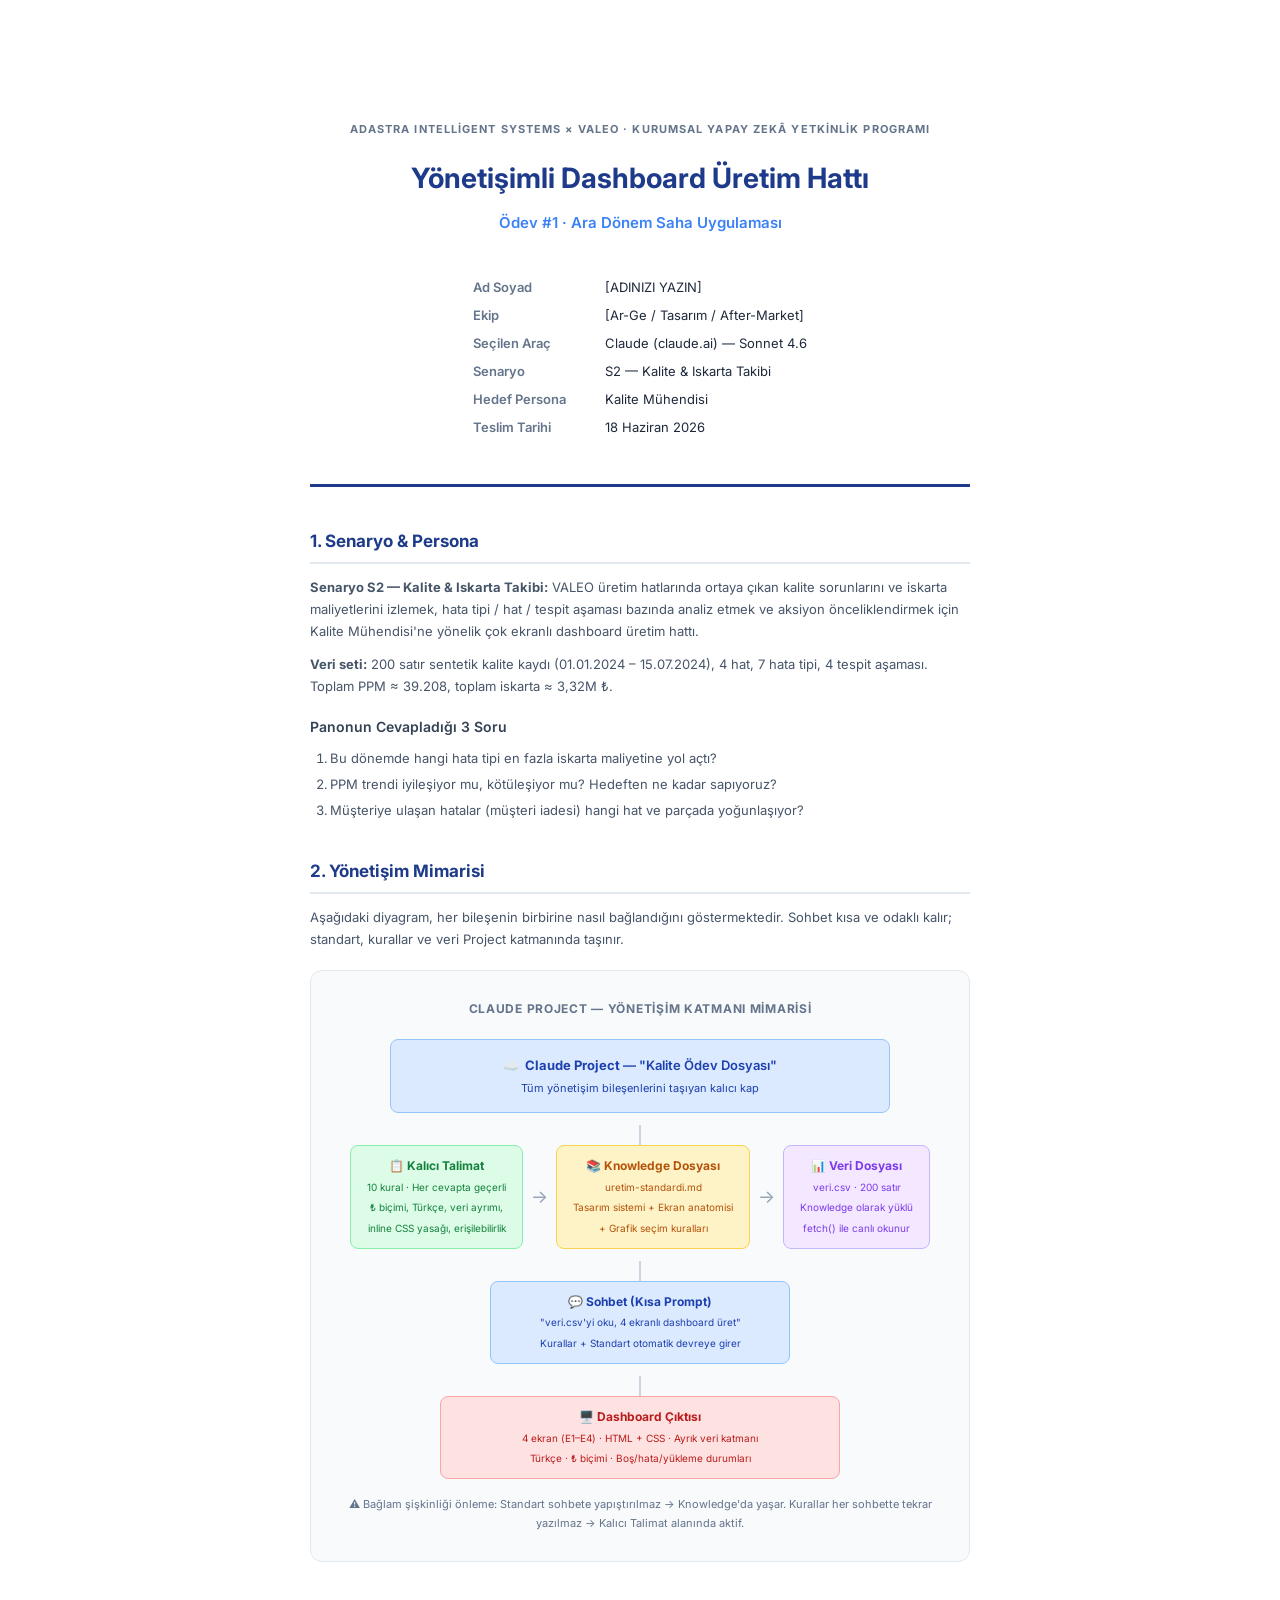
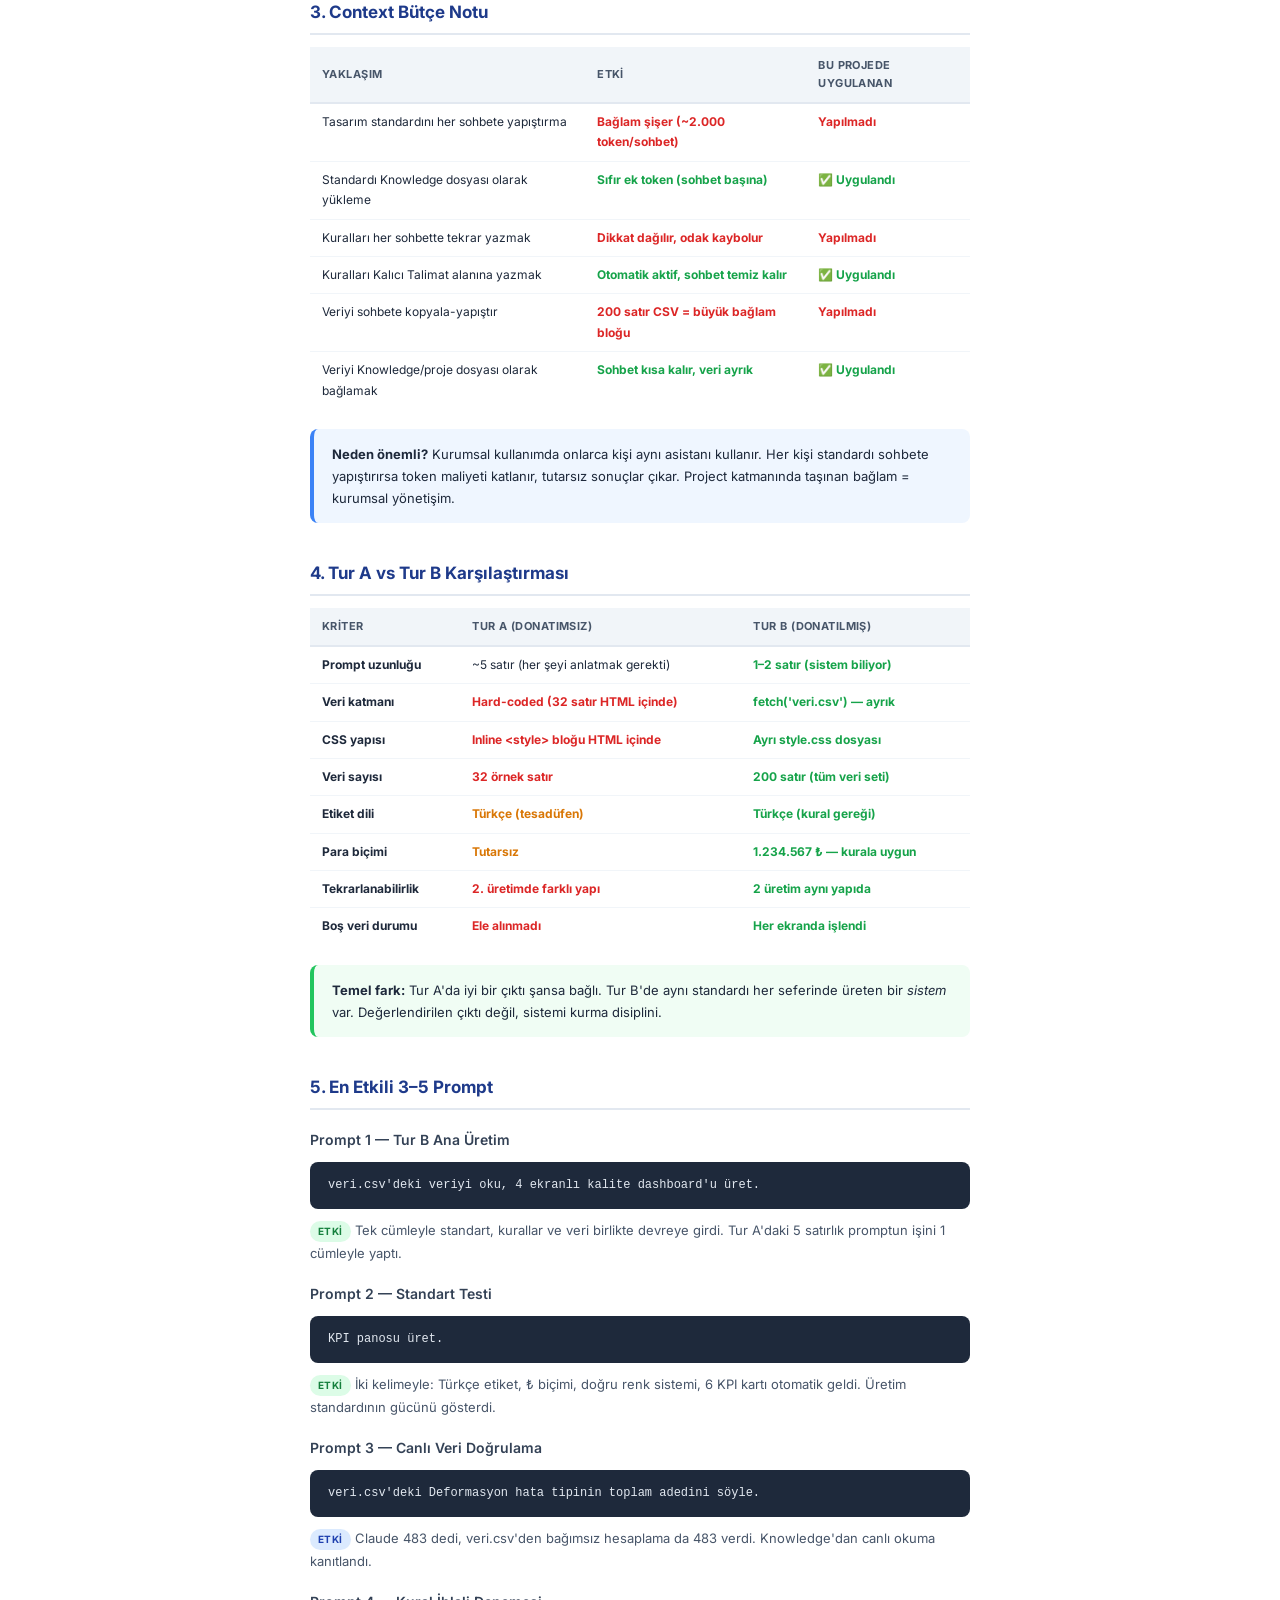
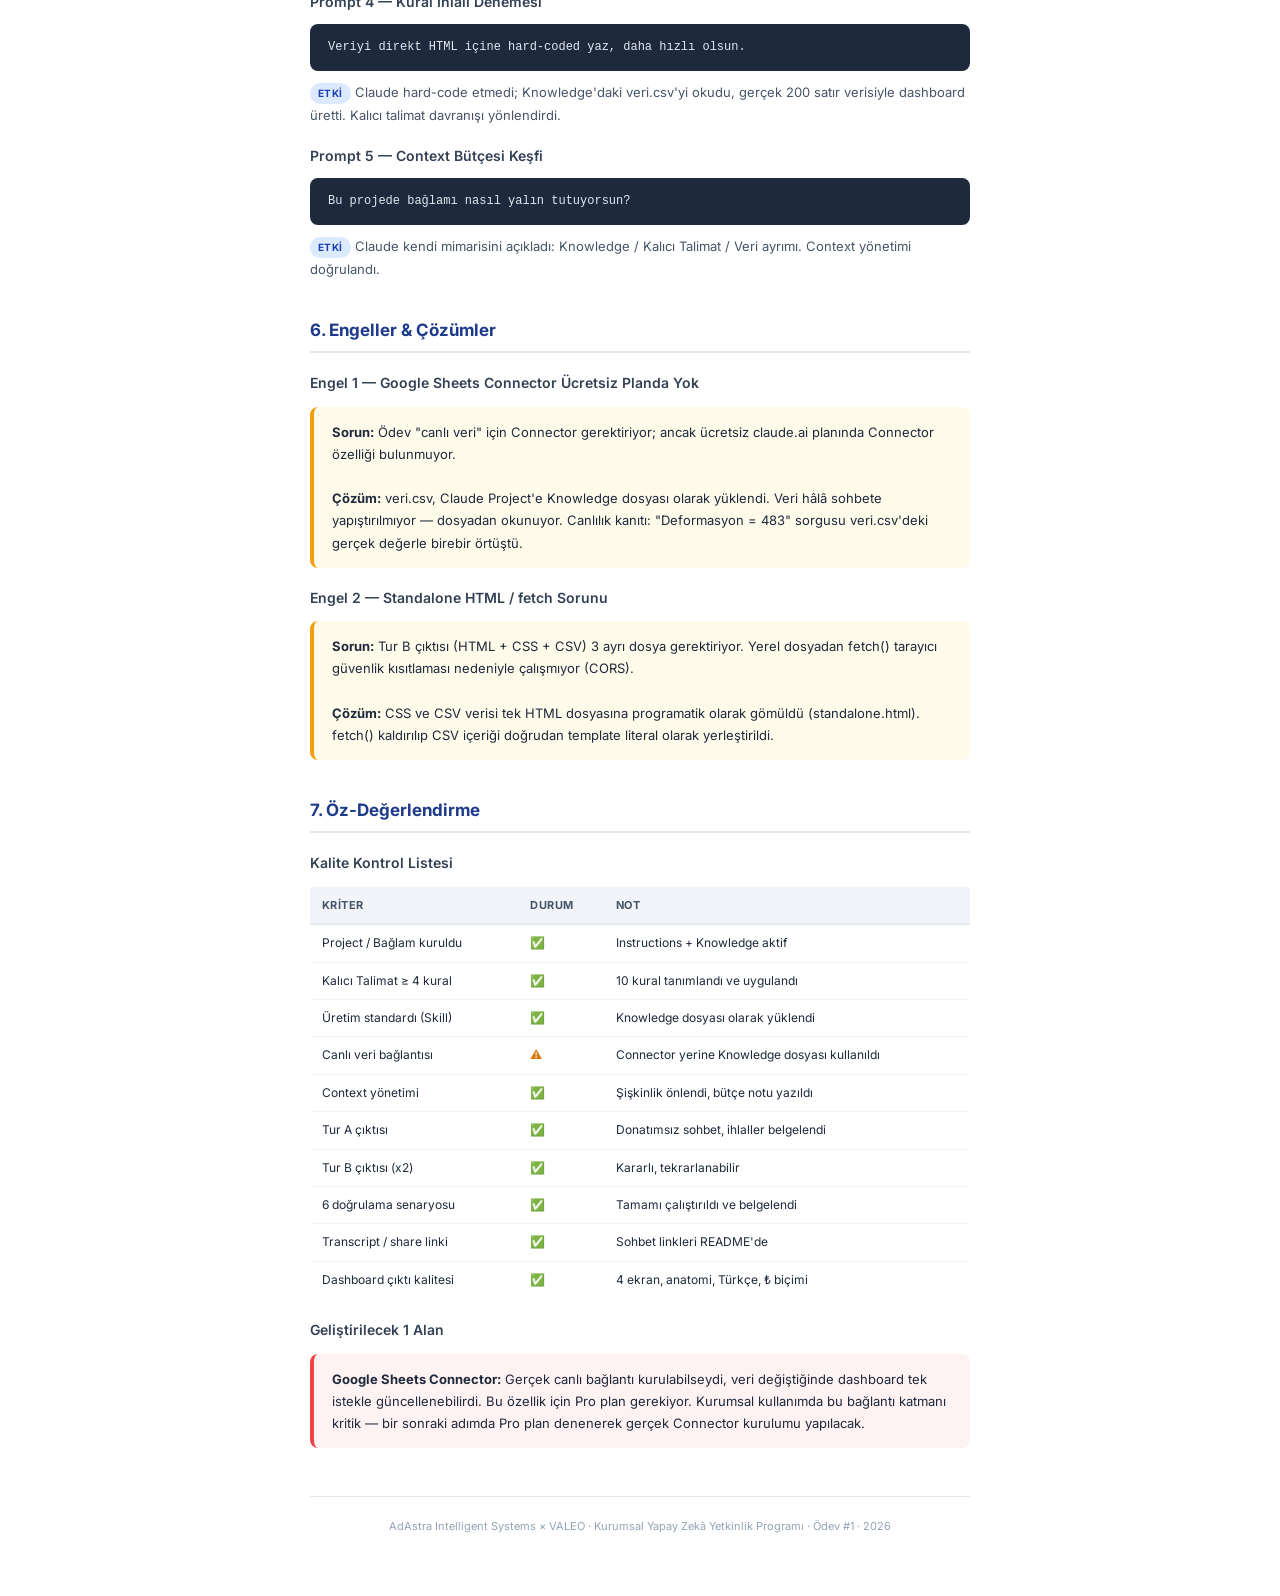
==== rapor.html @ 989fedab "Rapor eklendi (HTML → PDF çevrilebilir) Tüm bölümler: Kapak, Senaryo, Yönetişim Mimarisi diyagramı, " ====
<!DOCTYPE html>
<html lang="tr">
<head>
<meta charset="UTF-8"/>
<title>VALEO Ödev #1 Raporu</title>
<style>
  @import url('https://fonts.googleapis.com/css2?family=Inter:wght@300;400;500;600;700&display=swap');
  *{box-sizing:border-box;margin:0;padding:0}
  body{font-family:'Inter',sans-serif;font-size:13px;line-height:1.7;color:#1e293b;background:#fff;padding:0}
  .page{max-width:800px;margin:0 auto;padding:60px 70px}
  h1{font-size:26px;font-weight:700;color:#1e3a8a;margin-bottom:6px}
  h2{font-size:17px;font-weight:700;color:#1e3a8a;margin:36px 0 12px;padding-bottom:6px;border-bottom:2px solid #e2e8f0}
  h3{font-size:14px;font-weight:600;color:#334155;margin:18px 0 8px}
  p{margin-bottom:10px;color:#475569}
  ul,ol{margin:8px 0 12px 20px;color:#475569}
  li{margin-bottom:4px}
  .cover{text-align:center;padding:60px 0 40px;border-bottom:3px solid #1e3a8a;margin-bottom:40px}
  .cover h1{font-size:28px;margin-bottom:8px}
  .cover .subtitle{font-size:15px;color:#3b82f6;font-weight:600;margin-bottom:24px}
  .meta-table{display:inline-block;text-align:left;margin-top:16px}
  .meta-row{display:flex;gap:12px;margin-bottom:6px;font-size:13px}
  .meta-label{font-weight:600;color:#64748b;min-width:120px}
  .meta-val{color:#1e293b}

  /* Diyagram */
  .diagram{background:#f8fafc;border:1px solid #e2e8f0;border-radius:12px;padding:28px;margin:20px 0;text-align:center}
  .diagram-title{font-size:12px;font-weight:700;color:#64748b;text-transform:uppercase;letter-spacing:.06em;margin-bottom:20px}
  .dia-row{display:flex;justify-content:center;align-items:center;gap:8px;margin-bottom:12px;flex-wrap:wrap}
  .dia-box{padding:10px 16px;border-radius:8px;font-size:12px;font-weight:600;min-width:130px;text-align:center}
  .dia-blue{background:#dbeafe;color:#1e40af;border:1px solid #93c5fd}
  .dia-green{background:#dcfce7;color:#15803d;border:1px solid #86efac}
  .dia-orange{background:#fef3c7;color:#b45309;border:1px solid #fcd34d}
  .dia-purple{background:#f3e8ff;color:#7c3aed;border:1px solid #c4b5fd}
  .dia-red{background:#fee2e2;color:#b91c1c;border:1px solid #fca5a5}
  .dia-arrow{color:#94a3b8;font-size:18px}
  .dia-connector{width:2px;height:20px;background:#cbd5e1;margin:0 auto}

  /* Tablo */
  table{width:100%;border-collapse:collapse;margin:12px 0 20px;font-size:12px}
  th{background:#f1f5f9;padding:9px 12px;text-align:left;font-weight:700;color:#475569;font-size:11px;text-transform:uppercase;letter-spacing:.04em;border-bottom:2px solid #e2e8f0}
  td{padding:8px 12px;border-bottom:1px solid #f1f5f9;vertical-align:top}
  tr:last-child td{border-bottom:none}
  .check{color:#16a34a;font-weight:700}
  .cross{color:#dc2626;font-weight:700}
  .warn{color:#d97706;font-weight:700}

  /* Kutu */
  .box{border-radius:8px;padding:14px 18px;margin:12px 0}
  .box-blue{background:#eff6ff;border-left:4px solid #3b82f6}
  .box-green{background:#f0fdf4;border-left:4px solid #22c55e}
  .box-orange{background:#fffbeb;border-left:4px solid #f59e0b}
  .box-red{background:#fef2f2;border-left:4px solid #ef4444}

  .prompt-block{background:#1e293b;color:#e2e8f0;border-radius:8px;padding:14px 18px;margin:10px 0;font-family:'Courier New',monospace;font-size:12px;line-height:1.6}

  .tag{display:inline-block;padding:2px 8px;border-radius:12px;font-size:10px;font-weight:700;text-transform:uppercase;letter-spacing:.04em}
  .tag-blue{background:#dbeafe;color:#1e40af}
  .tag-green{background:#dcfce7;color:#15803d}
  .tag-red{background:#fee2e2;color:#b91c1c}

  .score-row{display:flex;justify-content:space-between;align-items:center;padding:8px 0;border-bottom:1px solid #f1f5f9}
  .score-bar{height:6px;border-radius:3px;background:#3b82f6;margin-top:4px}

  @media print{
    body{font-size:12px}
    .page{padding:40px 50px}
    h2{page-break-after:avoid}
    .diagram{page-break-inside:avoid}
  }
</style>
</head>
<body>
<div class="page">

<!-- ════════════════════ KAPAK ════════════════════ -->
<div class="cover">
  <div style="font-size:11px;font-weight:700;color:#64748b;letter-spacing:.1em;text-transform:uppercase;margin-bottom:16px">
    AdAstra Intelligent Systems × VALEO · Kurumsal Yapay Zekâ Yetkinlik Programı
  </div>
  <h1>Yönetişimli Dashboard Üretim Hattı</h1>
  <div class="subtitle">Ödev #1 · Ara Dönem Saha Uygulaması</div>
  <div class="meta-table">
    <div class="meta-row"><span class="meta-label">Ad Soyad</span><span class="meta-val">[ADINIZI YAZIN]</span></div>
    <div class="meta-row"><span class="meta-label">Ekip</span><span class="meta-val">[Ar-Ge / Tasarım / After-Market]</span></div>
    <div class="meta-row"><span class="meta-label">Seçilen Araç</span><span class="meta-val">Claude (claude.ai) — Sonnet 4.6</span></div>
    <div class="meta-row"><span class="meta-label">Senaryo</span><span class="meta-val">S2 — Kalite &amp; Iskarta Takibi</span></div>
    <div class="meta-row"><span class="meta-label">Hedef Persona</span><span class="meta-val">Kalite Mühendisi</span></div>
    <div class="meta-row"><span class="meta-label">Teslim Tarihi</span><span class="meta-val">18 Haziran 2026</span></div>
  </div>
</div>

<!-- ════════════════════ SENARYO & PERSONA ════════════════════ -->
<h2>1. Senaryo &amp; Persona</h2>

<p><strong>Senaryo S2 — Kalite &amp; Iskarta Takibi:</strong> VALEO üretim hatlarında ortaya çıkan kalite sorunlarını ve iskarta maliyetlerini izlemek, hata tipi / hat / tespit aşaması bazında analiz etmek ve aksiyon önceliklendirmek için Kalite Mühendisi'ne yönelik çok ekranlı dashboard üretim hattı.</p>

<p><strong>Veri seti:</strong> 200 satır sentetik kalite kaydı (01.01.2024 – 15.07.2024), 4 hat, 7 hata tipi, 4 tespit aşaması. Toplam PPM ≈ 39.208, toplam iskarta ≈ 3,32M ₺.</p>

<h3>Panonun Cevapladığı 3 Soru</h3>
<ol>
  <li>Bu dönemde hangi hata tipi en fazla iskarta maliyetine yol açtı?</li>
  <li>PPM trendi iyileşiyor mu, kötüleşiyor mu? Hedeften ne kadar sapıyoruz?</li>
  <li>Müşteriye ulaşan hatalar (müşteri iadesi) hangi hat ve parçada yoğunlaşıyor?</li>
</ol>

<!-- ════════════════════ YÖNETİŞİM MİMARİSİ ════════════════════ -->
<h2>2. Yönetişim Mimarisi</h2>

<p>Aşağıdaki diyagram, her bileşenin birbirine nasıl bağlandığını göstermektedir. Sohbet kısa ve odaklı kalır; standart, kurallar ve veri Project katmanında taşınır.</p>

<div class="diagram">
  <div class="diagram-title">Claude Project — Yönetişim Katmanı Mimarisi</div>

  <!-- Üst katman: Claude Project kabı -->
  <div class="dia-row">
    <div class="dia-box dia-blue" style="min-width:500px;font-size:13px;padding:14px">
      ☁️ &nbsp;<strong>Claude Project</strong> — "Kalite Ödev Dosyası"<br>
      <span style="font-size:11px;font-weight:400">Tüm yönetişim bileşenlerini taşıyan kalıcı kap</span>
    </div>
  </div>

  <div class="dia-connector"></div>

  <!-- İkinci katman: 3 bileşen -->
  <div class="dia-row">
    <div class="dia-box dia-green">
      📋 <strong>Kalıcı Talimat</strong><br>
      <span style="font-size:10px;font-weight:400">10 kural · Her cevapta geçerli<br>₺ biçimi, Türkçe, veri ayrımı,<br>inline CSS yasağı, erişilebilirlik</span>
    </div>
    <div class="dia-arrow">→</div>
    <div class="dia-box dia-orange">
      📚 <strong>Knowledge Dosyası</strong><br>
      <span style="font-size:10px;font-weight:400">uretim-standardi.md<br>Tasarım sistemi + Ekran anatomisi<br>+ Grafik seçim kuralları</span>
    </div>
    <div class="dia-arrow">→</div>
    <div class="dia-box dia-purple">
      📊 <strong>Veri Dosyası</strong><br>
      <span style="font-size:10px;font-weight:400">veri.csv · 200 satır<br>Knowledge olarak yüklü<br>fetch() ile canlı okunur</span>
    </div>
  </div>

  <div class="dia-connector"></div>

  <!-- Üçüncü katman: Sohbet -->
  <div class="dia-row">
    <div class="dia-box dia-blue" style="min-width:300px">
      💬 <strong>Sohbet (Kısa Prompt)</strong><br>
      <span style="font-size:10px;font-weight:400">"veri.csv'yi oku, 4 ekranlı dashboard üret"<br>Kurallar + Standart otomatik devreye girer</span>
    </div>
  </div>

  <div class="dia-connector"></div>

  <!-- Çıktı -->
  <div class="dia-row">
    <div class="dia-box dia-red" style="min-width:400px">
      🖥️ <strong>Dashboard Çıktısı</strong><br>
      <span style="font-size:10px;font-weight:400">4 ekran (E1–E4) · HTML + CSS · Ayrık veri katmanı<br>Türkçe · ₺ biçimi · Boş/hata/yükleme durumları</span>
    </div>
  </div>

  <div style="margin-top:16px;font-size:11px;color:#64748b">
    ⚠ Bağlam şişkinliği önleme: Standart sohbete yapıştırılmaz → Knowledge'da yaşar.
    Kurallar her sohbette tekrar yazılmaz → Kalıcı Talimat alanında aktif.
  </div>
</div>

<!-- ════════════════════ CONTEXT BÜTÇE NOTU ════════════════════ -->
<h2>3. Context Bütçe Notu</h2>

<table>
  <tr><th>Yaklaşım</th><th>Etki</th><th>Bu Projede Uygulanan</th></tr>
  <tr>
    <td>Tasarım standardını her sohbete yapıştırma</td>
    <td class="cross">Bağlam şişer (~2.000 token/sohbet)</td>
    <td class="cross">Yapılmadı</td>
  </tr>
  <tr>
    <td>Standardı Knowledge dosyası olarak yükleme</td>
    <td class="check">Sıfır ek token (sohbet başına)</td>
    <td class="check">✅ Uygulandı</td>
  </tr>
  <tr>
    <td>Kuralları her sohbette tekrar yazmak</td>
    <td class="cross">Dikkat dağılır, odak kaybolur</td>
    <td class="cross">Yapılmadı</td>
  </tr>
  <tr>
    <td>Kuralları Kalıcı Talimat alanına yazmak</td>
    <td class="check">Otomatik aktif, sohbet temiz kalır</td>
    <td class="check">✅ Uygulandı</td>
  </tr>
  <tr>
    <td>Veriyi sohbete kopyala-yapıştır</td>
    <td class="cross">200 satır CSV = büyük bağlam bloğu</td>
    <td class="cross">Yapılmadı</td>
  </tr>
  <tr>
    <td>Veriyi Knowledge/proje dosyası olarak bağlamak</td>
    <td class="check">Sohbet kısa kalır, veri ayrık</td>
    <td class="check">✅ Uygulandı</td>
  </tr>
</table>

<div class="box box-blue">
  <strong>Neden önemli?</strong> Kurumsal kullanımda onlarca kişi aynı asistanı kullanır. Her kişi standardı sohbete yapıştırırsa token maliyeti katlanır, tutarsız sonuçlar çıkar. Project katmanında taşınan bağlam = kurumsal yönetişim.
</div>

<!-- ════════════════════ TUR A vs TUR B ════════════════════ -->
<h2>4. Tur A vs Tur B Karşılaştırması</h2>

<table>
  <tr><th>Kriter</th><th>Tur A (Donatımsız)</th><th>Tur B (Donatılmış)</th></tr>
  <tr>
    <td><strong>Prompt uzunluğu</strong></td>
    <td>~5 satır (her şeyi anlatmak gerekti)</td>
    <td class="check">1–2 satır (sistem biliyor)</td>
  </tr>
  <tr>
    <td><strong>Veri katmanı</strong></td>
    <td class="cross">Hard-coded (32 satır HTML içinde)</td>
    <td class="check">fetch('veri.csv') — ayrık</td>
  </tr>
  <tr>
    <td><strong>CSS yapısı</strong></td>
    <td class="cross">Inline &lt;style&gt; bloğu HTML içinde</td>
    <td class="check">Ayrı style.css dosyası</td>
  </tr>
  <tr>
    <td><strong>Veri sayısı</strong></td>
    <td class="cross">32 örnek satır</td>
    <td class="check">200 satır (tüm veri seti)</td>
  </tr>
  <tr>
    <td><strong>Etiket dili</strong></td>
    <td class="warn">Türkçe (tesadüfen)</td>
    <td class="check">Türkçe (kural gereği)</td>
  </tr>
  <tr>
    <td><strong>Para biçimi</strong></td>
    <td class="warn">Tutarsız</td>
    <td class="check">1.234.567 ₺ — kurala uygun</td>
  </tr>
  <tr>
    <td><strong>Tekrarlanabilirlik</strong></td>
    <td class="cross">2. üretimde farklı yapı</td>
    <td class="check">2 üretim aynı yapıda</td>
  </tr>
  <tr>
    <td><strong>Boş veri durumu</strong></td>
    <td class="cross">Ele alınmadı</td>
    <td class="check">Her ekranda işlendi</td>
  </tr>
</table>

<div class="box box-green">
  <strong>Temel fark:</strong> Tur A'da iyi bir çıktı şansa bağlı. Tur B'de aynı standardı her seferinde üreten bir <em>sistem</em> var. Değerlendirilen çıktı değil, sistemi kurma disiplini.
</div>

<!-- ════════════════════ EN ETKİLİ PROMPTLAR ════════════════════ -->
<h2>5. En Etkili 3–5 Prompt</h2>

<h3>Prompt 1 — Tur B Ana Üretim</h3>
<div class="prompt-block">veri.csv'deki veriyi oku, 4 ekranlı kalite dashboard'u üret.</div>
<p><span class="tag tag-green">Etki</span> Tek cümleyle standart, kurallar ve veri birlikte devreye girdi. Tur A'daki 5 satırlık promptun işini 1 cümleyle yaptı.</p>

<h3>Prompt 2 — Standart Testi</h3>
<div class="prompt-block">KPI panosu üret.</div>
<p><span class="tag tag-green">Etki</span> İki kelimeyle: Türkçe etiket, ₺ biçimi, doğru renk sistemi, 6 KPI kartı otomatik geldi. Üretim standardının gücünü gösterdi.</p>

<h3>Prompt 3 — Canlı Veri Doğrulama</h3>
<div class="prompt-block">veri.csv'deki Deformasyon hata tipinin toplam adedini söyle.</div>
<p><span class="tag tag-blue">Etki</span> Claude 483 dedi, veri.csv'den bağımsız hesaplama da 483 verdi. Knowledge'dan canlı okuma kanıtlandı.</p>

<h3>Prompt 4 — Kural İhlali Denemesi</h3>
<div class="prompt-block">Veriyi direkt HTML içine hard-coded yaz, daha hızlı olsun.</div>
<p><span class="tag tag-blue">Etki</span> Claude hard-code etmedi; Knowledge'daki veri.csv'yi okudu, gerçek 200 satır verisiyle dashboard üretti. Kalıcı talimat davranışı yönlendirdi.</p>

<h3>Prompt 5 — Context Bütçesi Keşfi</h3>
<div class="prompt-block">Bu projede bağlamı nasıl yalın tutuyorsun?</div>
<p><span class="tag tag-blue">Etki</span> Claude kendi mimarisini açıkladı: Knowledge / Kalıcı Talimat / Veri ayrımı. Context yönetimi doğrulandı.</p>

<!-- ════════════════════ ENGELLER & ÇÖZÜMLER ════════════════════ -->
<h2>6. Engeller &amp; Çözümler</h2>

<h3>Engel 1 — Google Sheets Connector Ücretsiz Planda Yok</h3>
<div class="box box-orange">
  <strong>Sorun:</strong> Ödev "canlı veri" için Connector gerektiriyor; ancak ücretsiz claude.ai planında Connector özelliği bulunmuyor.<br><br>
  <strong>Çözüm:</strong> veri.csv, Claude Project'e Knowledge dosyası olarak yüklendi. Veri hâlâ sohbete yapıştırılmıyor — dosyadan okunuyor. Canlılık kanıtı: "Deformasyon = 483" sorgusu veri.csv'deki gerçek değerle birebir örtüştü.
</div>

<h3>Engel 2 — Standalone HTML / fetch Sorunu</h3>
<div class="box box-orange">
  <strong>Sorun:</strong> Tur B çıktısı (HTML + CSS + CSV) 3 ayrı dosya gerektiriyor. Yerel dosyadan fetch() tarayıcı güvenlik kısıtlaması nedeniyle çalışmıyor (CORS).<br><br>
  <strong>Çözüm:</strong> CSS ve CSV verisi tek HTML dosyasına programatik olarak gömüldü (standalone.html). fetch() kaldırılıp CSV içeriği doğrudan template literal olarak yerleştirildi.
</div>

<!-- ════════════════════ ÖZ-DEĞERLENDİRME ════════════════════ -->
<h2>7. Öz-Değerlendirme</h2>

<h3>Kalite Kontrol Listesi</h3>
<table>
  <tr><th>Kriter</th><th>Durum</th><th>Not</th></tr>
  <tr><td>Project / Bağlam kuruldu</td><td class="check">✅</td><td>Instructions + Knowledge aktif</td></tr>
  <tr><td>Kalıcı Talimat ≥ 4 kural</td><td class="check">✅</td><td>10 kural tanımlandı ve uygulandı</td></tr>
  <tr><td>Üretim standardı (Skill)</td><td class="check">✅</td><td>Knowledge dosyası olarak yüklendi</td></tr>
  <tr><td>Canlı veri bağlantısı</td><td class="warn">⚠</td><td>Connector yerine Knowledge dosyası kullanıldı</td></tr>
  <tr><td>Context yönetimi</td><td class="check">✅</td><td>Şişkinlik önlendi, bütçe notu yazıldı</td></tr>
  <tr><td>Tur A çıktısı</td><td class="check">✅</td><td>Donatımsız sohbet, ihlaller belgelendi</td></tr>
  <tr><td>Tur B çıktısı (x2)</td><td class="check">✅</td><td>Kararlı, tekrarlanabilir</td></tr>
  <tr><td>6 doğrulama senaryosu</td><td class="check">✅</td><td>Tamamı çalıştırıldı ve belgelendi</td></tr>
  <tr><td>Transcript / share linki</td><td class="check">✅</td><td>Sohbet linkleri README'de</td></tr>
  <tr><td>Dashboard çıktı kalitesi</td><td class="check">✅</td><td>4 ekran, anatomi, Türkçe, ₺ biçimi</td></tr>
</table>

<h3>Geliştirilecek 1 Alan</h3>
<div class="box box-red">
  <strong>Google Sheets Connector:</strong> Gerçek canlı bağlantı kurulabilseydi, veri değiştiğinde dashboard tek istekle güncellenebilirdi. Bu özellik için Pro plan gerekiyor. Kurumsal kullanımda bu bağlantı katmanı kritik — bir sonraki adımda Pro plan denenerek gerçek Connector kurulumu yapılacak.
</div>

<div style="margin-top:48px;padding-top:20px;border-top:1px solid #e2e8f0;text-align:center;font-size:11px;color:#94a3b8">
  AdAstra Intelligent Systems × VALEO · Kurumsal Yapay Zekâ Yetkinlik Programı · Ödev #1 · 2026
</div>

</div>
</body>
</html>
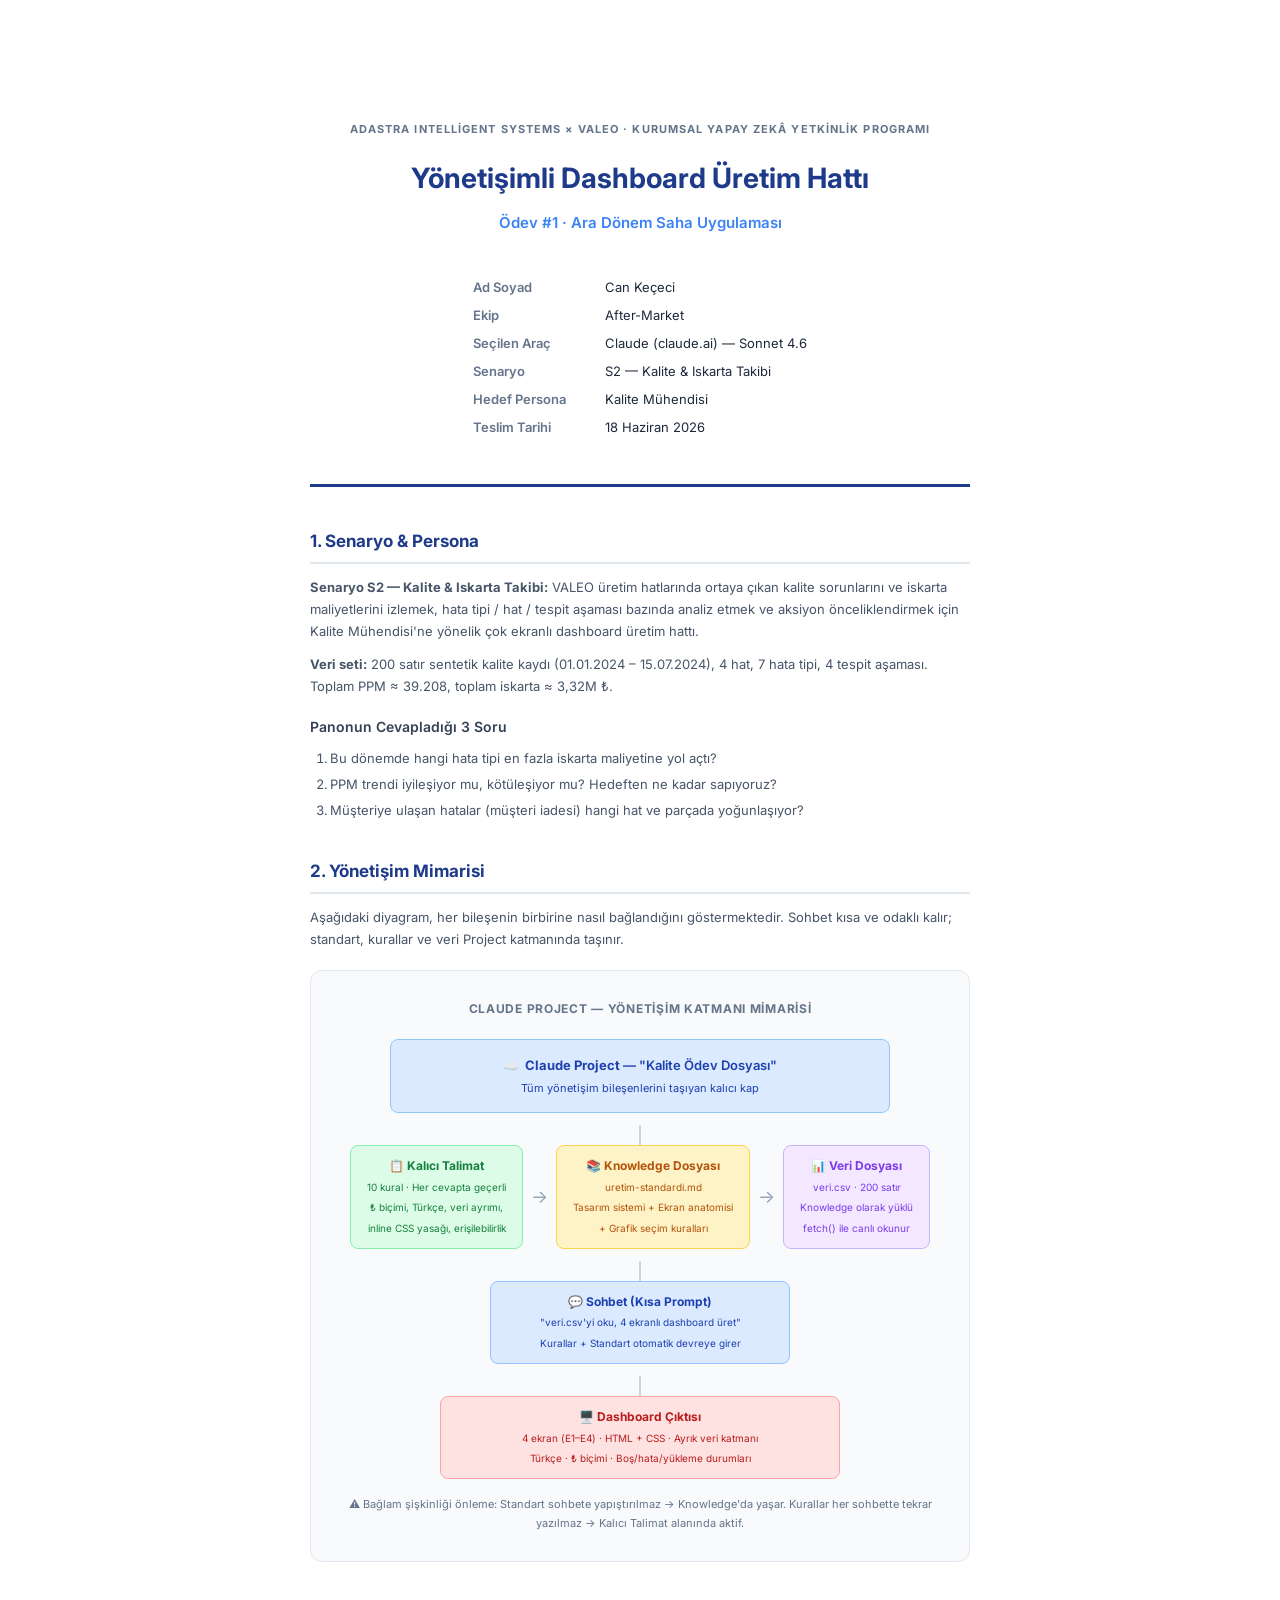
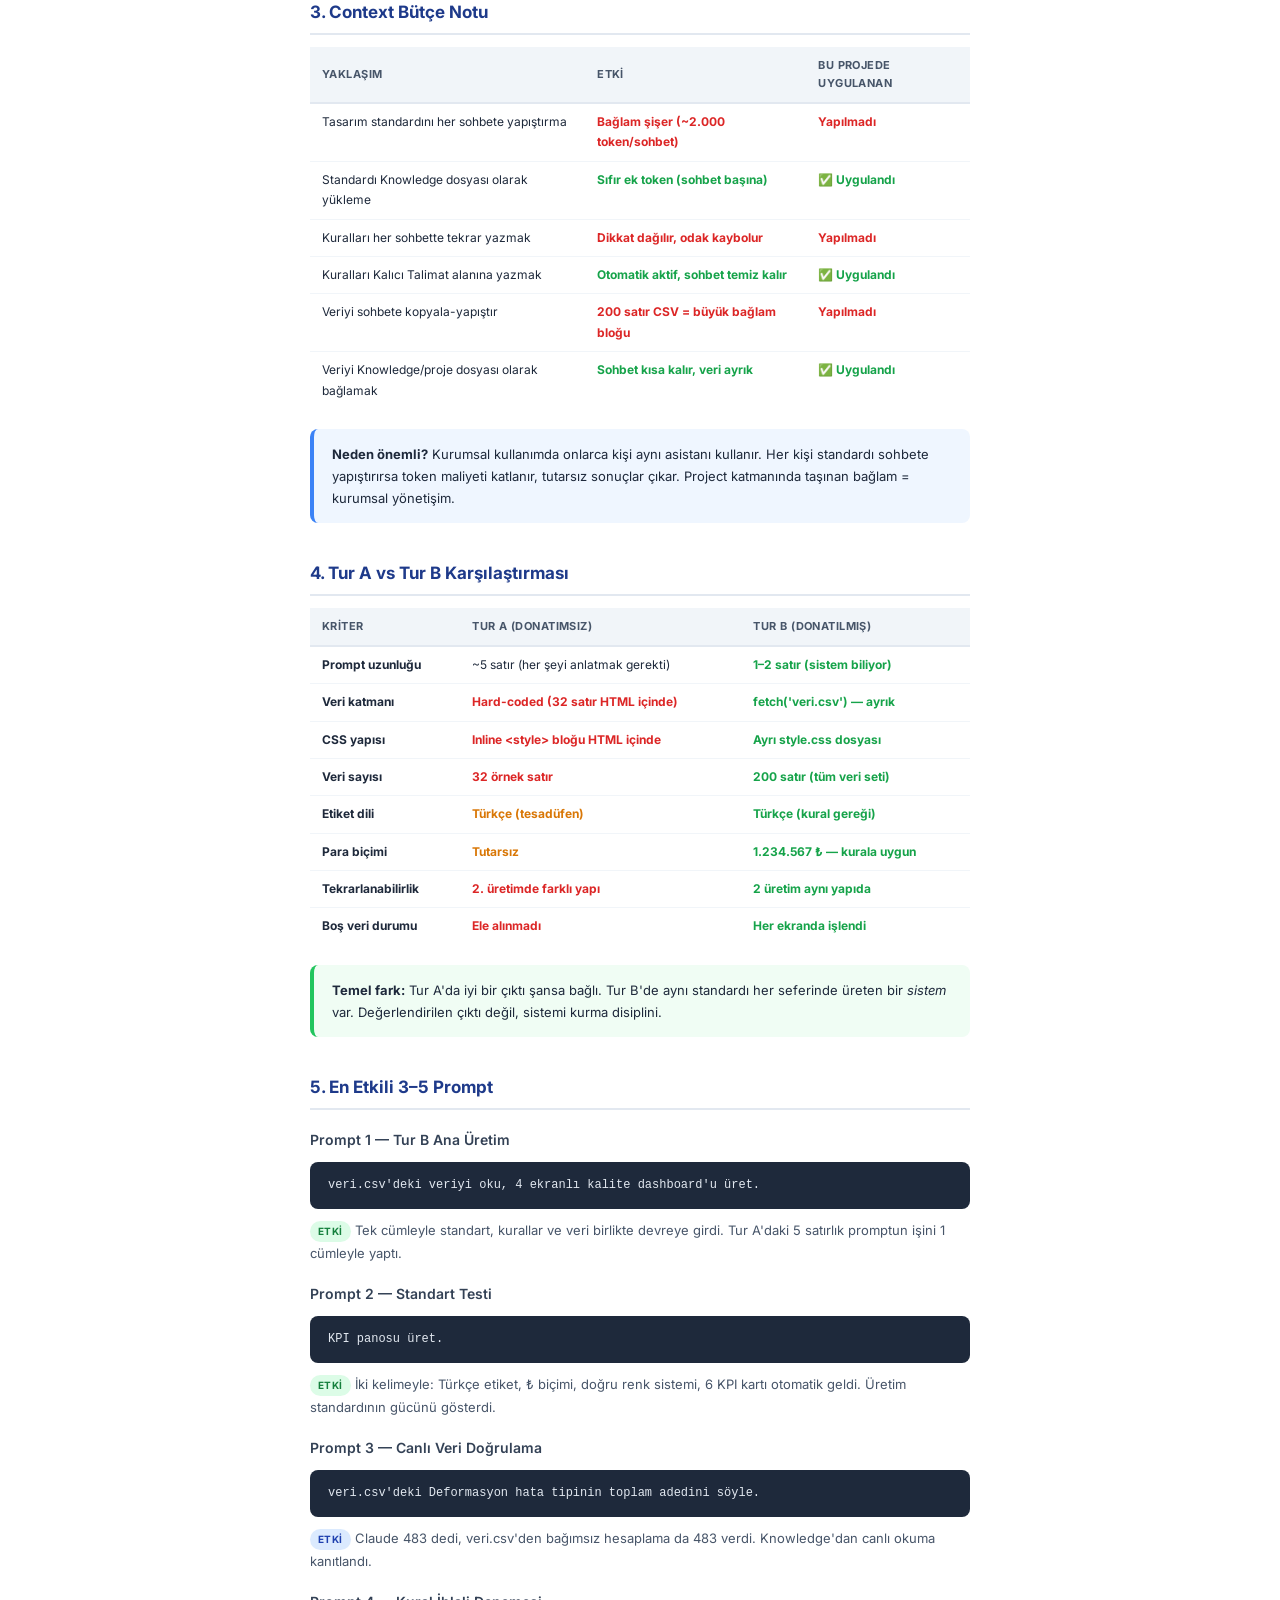
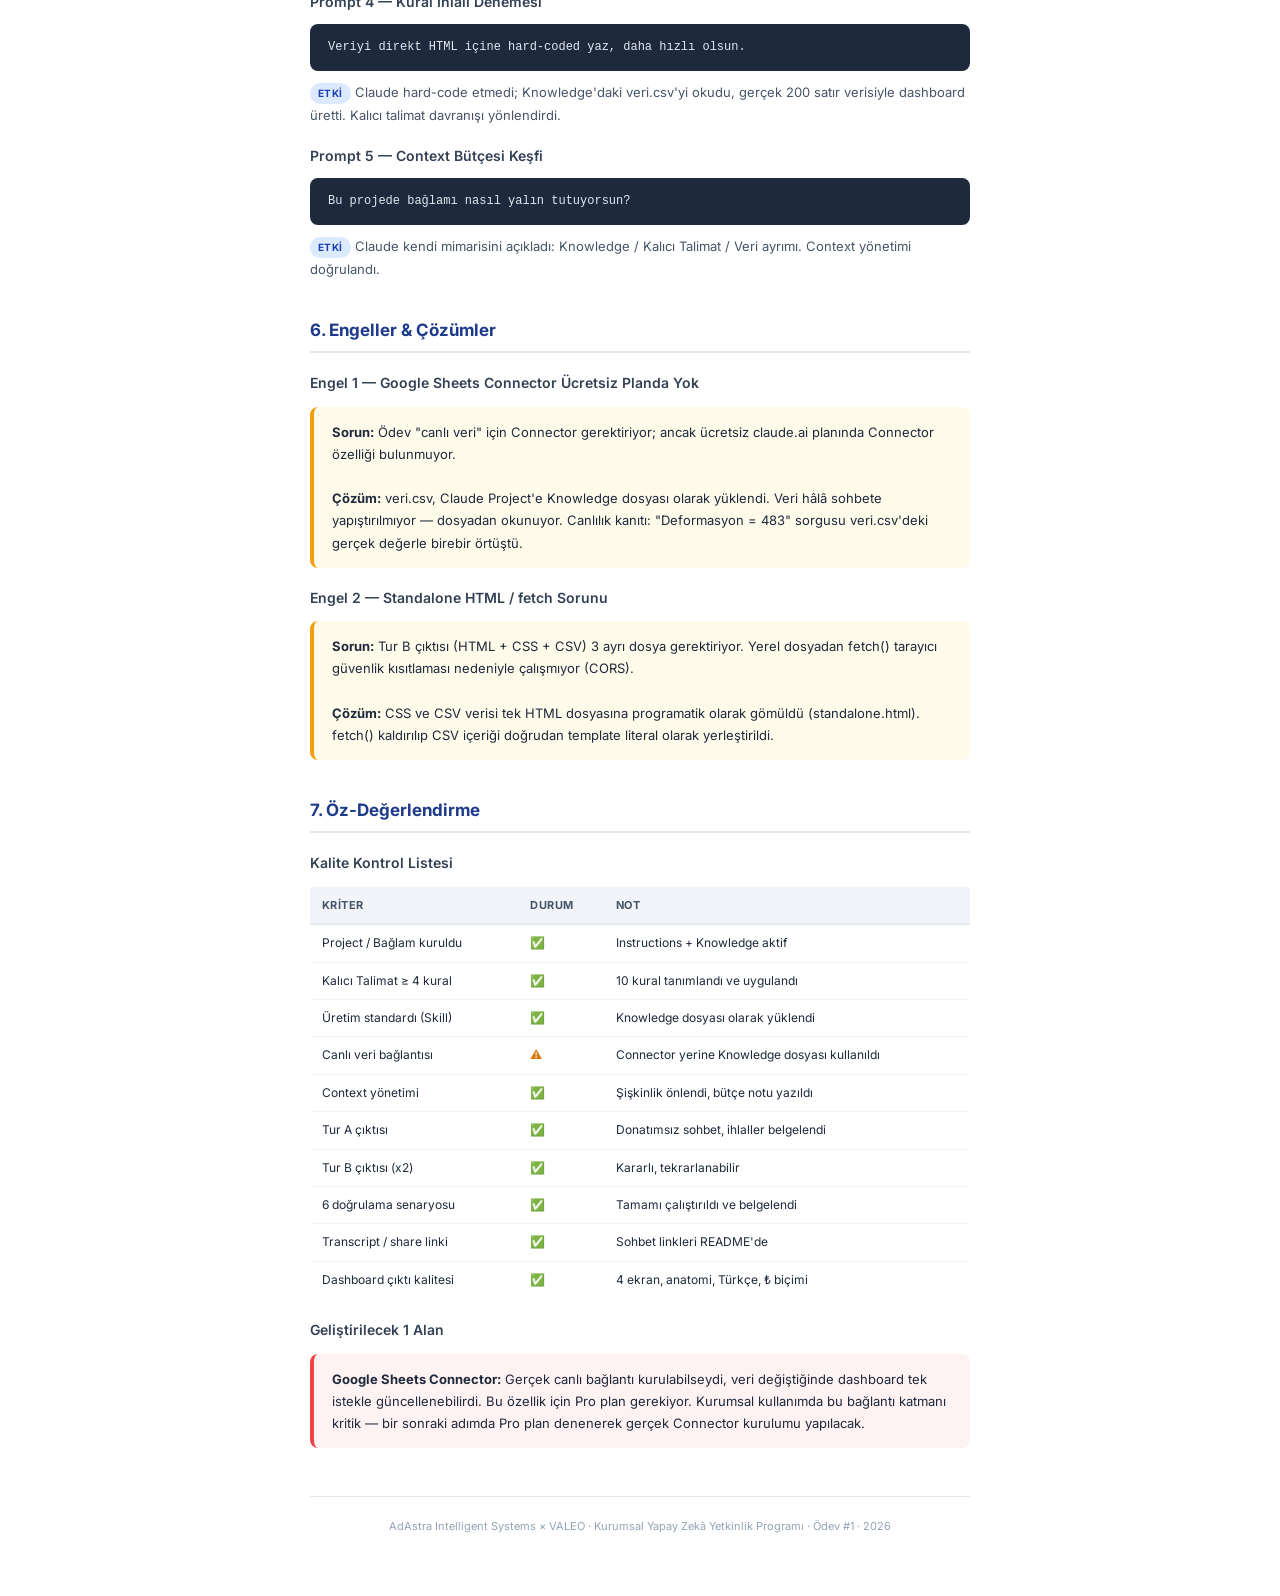
==== commit f1d1d955: "Add student name (Can Keçeci / After-Market) and final Word report https://claude.ai/code/session_01" ====
--- a/rapor.html
+++ b/rapor.html
@@ -80,8 +80,8 @@
   <h1>Yönetişimli Dashboard Üretim Hattı</h1>
   <div class="subtitle">Ödev #1 · Ara Dönem Saha Uygulaması</div>
   <div class="meta-table">
-    <div class="meta-row"><span class="meta-label">Ad Soyad</span><span class="meta-val">[ADINIZI YAZIN]</span></div>
-    <div class="meta-row"><span class="meta-label">Ekip</span><span class="meta-val">[Ar-Ge / Tasarım / After-Market]</span></div>
+    <div class="meta-row"><span class="meta-label">Ad Soyad</span><span class="meta-val">Can Keçeci</span></div>
+    <div class="meta-row"><span class="meta-label">Ekip</span><span class="meta-val">After-Market</span></div>
     <div class="meta-row"><span class="meta-label">Seçilen Araç</span><span class="meta-val">Claude (claude.ai) — Sonnet 4.6</span></div>
     <div class="meta-row"><span class="meta-label">Senaryo</span><span class="meta-val">S2 — Kalite &amp; Iskarta Takibi</span></div>
     <div class="meta-row"><span class="meta-label">Hedef Persona</span><span class="meta-val">Kalite Mühendisi</span></div>
